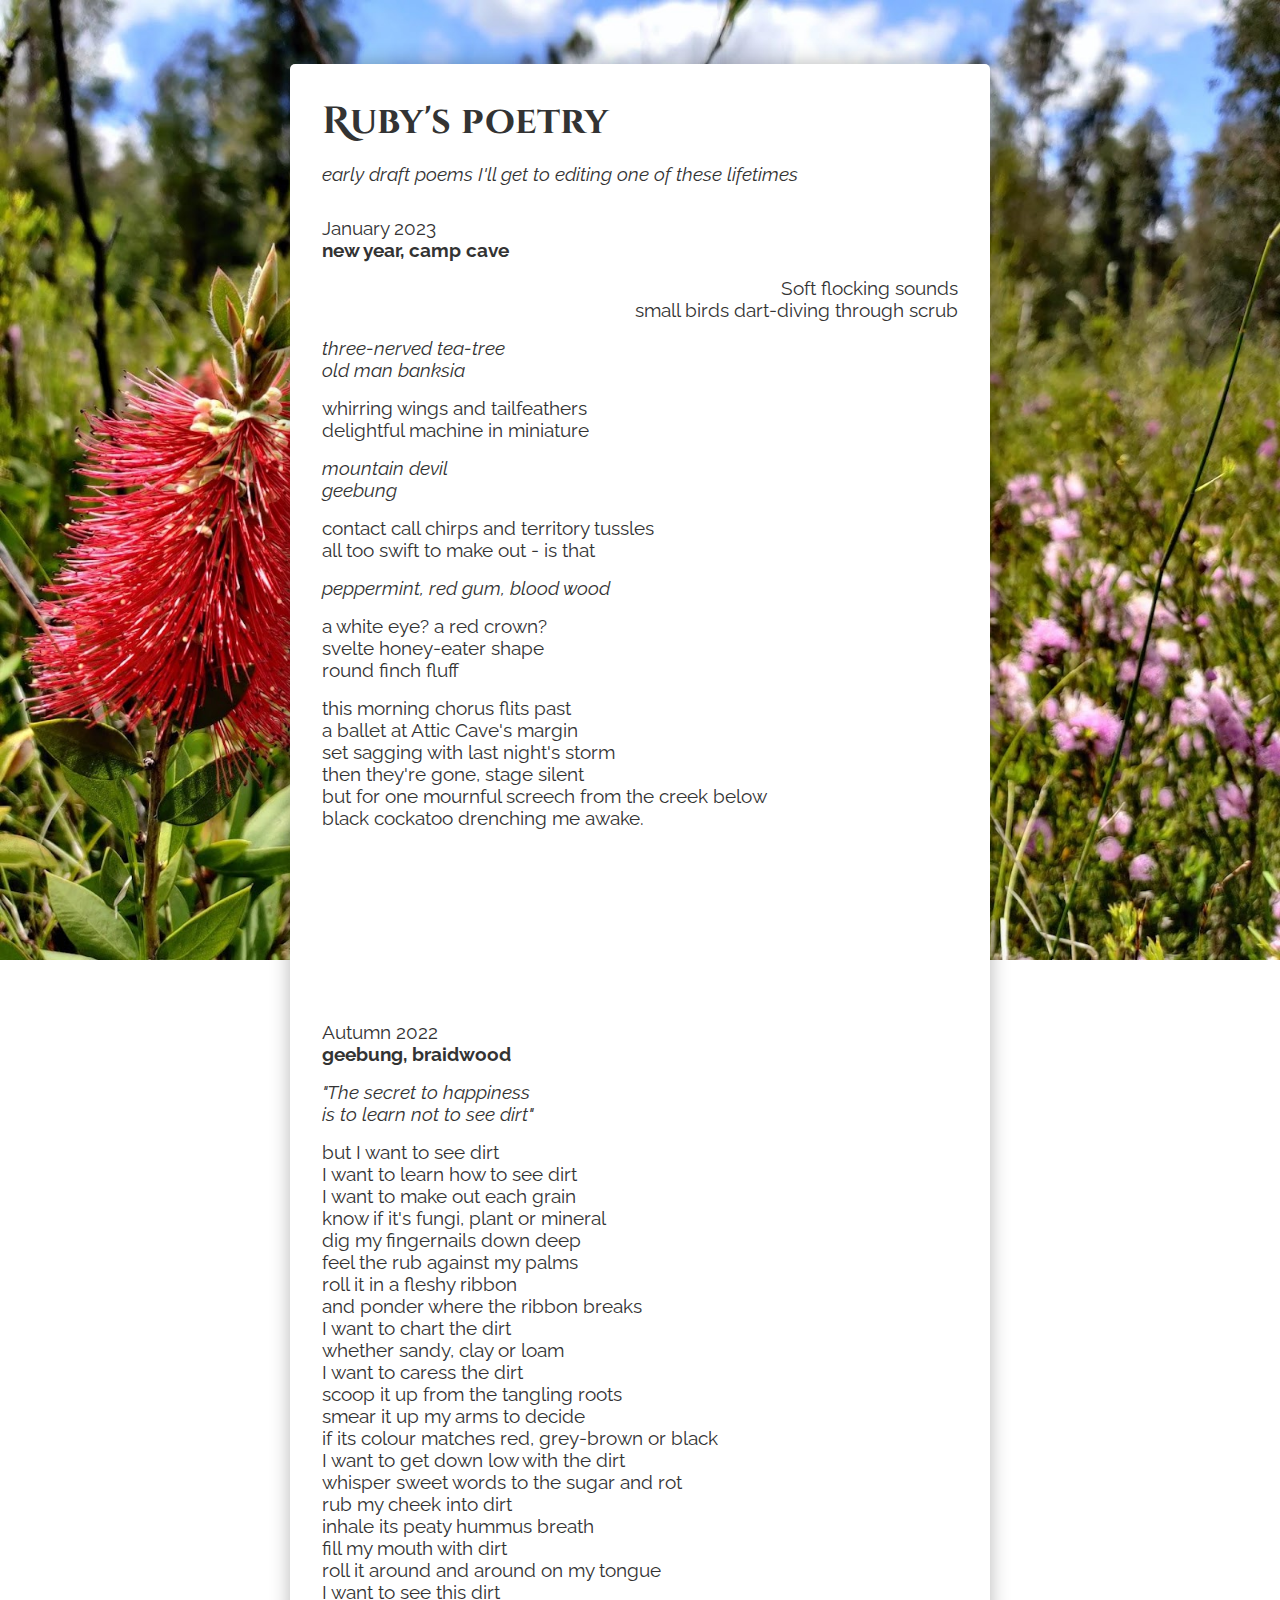
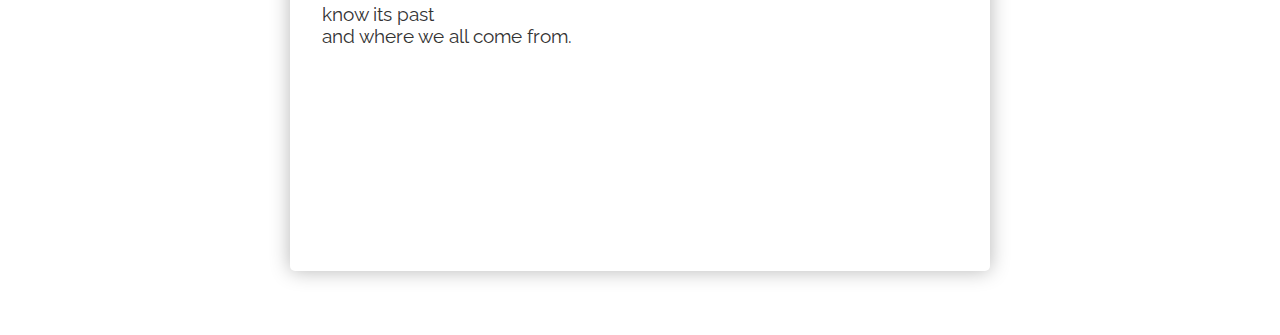
==== poetry/index.html @ 7ff05915 "adding poetry section to website" ====
<!DOCTYPE html>
<html lang='en'>
  <head>
    <meta charset='utf-8'>
    <meta content='IE=edge,chrome=1' http-equiv='X-UA-Compatible'>
    <meta content='width=device-width, initial-scale=1.0' name='viewport'>
    <meta content='#ffffff' name='theme-color'>
    <link href="../site.css" rel="stylesheet" />
    <title>Ruby's poetry</title>

    <link rel="preconnect" href="https://fonts.googleapis.com">
    <link rel="preconnect" href="https://fonts.gstatic.com" crossorigin>
    <link href="https://fonts.googleapis.com/css2?family=Cinzel&family=Cinzel+Decorative&family=Raleway&family=Raleway:wght@700&display=swap" rel="stylesheet">
    <link href="https://fonts.googleapis.com/css2?family=Cinzel+Decorative:wght@700&family=Cinzel:wght@700&family=Raleway&display=swap" rel="stylesheet"> 
    
    <link rel="apple-touch-icon" sizes="180x180" href="/apple-touch-icon.png">
    <link rel="icon" type="image/png" sizes="32x32" href="/favicon-32x32.png">
    <link rel="icon" type="image/png" sizes="16x16" href="/favicon-16x16.png">
    <link rel="manifest" href="/site.webmanifest">
    <link rel="mask-icon" href="/safari-pinned-tab.svg" color="#5bbad5">
    <meta name="msapplication-TileColor" content="#da532c">
    <meta name="theme-color" content="#ffffff">
  </head>
  <body class=poetry>

    <article>
      <header>
        <h1 class='page-title'>Ruby's poetry</h1>
        <em>early draft poems I'll get to editing one of these lifetimes</em>
      </header>

      <section>

        <p>

        January 2023<br>
        <strong>new year, camp cave</strong><br>
        <p class="text-right">
        Soft flocking sounds<br> 
        small birds dart-diving through scrub<br>
        <p>
        <i>three-nerved tea-tree<br>
        old man banksia</i><br>
        <p>
        whirring wings and tailfeathers<br>
        delightful machine in miniature<br>
        <p>
        <i>mountain devil<br>
        geebung</i><br>
        <p>
        contact call chirps and territory tussles<br>
        all too swift to make out - is that<br>
        <p>
        <i>peppermint, red gum, blood wood</i><br>
        <p>
        a white eye? a red crown?<br>
        svelte honey-eater shape<br>
        round finch fluff<br>
        <p>
        this morning chorus flits past<br>
        a ballet at Attic Cave's margin<br>
        set sagging with last night's storm<br>
        then they're gone, stage silent<br>
        but for one mournful screech from the creek below<br>
        black cockatoo drenching me awake.<br>
        
        <p>

      </section>
      
      <section>

        <p>

        Autumn 2022<br>
        <strong>geebung, braidwood</strong><br>
        <p>
        <i>"The secret to happiness<br>
        is to learn not to see dirt"</i><br>
        <p>
        but I want to see dirt<br>
        I want to learn how to see dirt<br>
        I want to make out each grain<br>
        know if it's fungi, plant or mineral<br>
        dig my fingernails down deep<br>
        feel the rub against my palms<br>
        roll it in a fleshy ribbon<br>
        and ponder where the ribbon breaks<br>
        I want to chart the dirt<br>
        whether sandy, clay or loam<br>
        I want to caress the dirt<br>
        scoop it up from the tangling roots<br>
        smear it up my arms to decide<br>
        if its colour matches red, grey-brown or black<br>
        I want to get down low with the dirt<br>
        whisper sweet words to the sugar and rot<br>
        rub my cheek into dirt<br>
        inhale its peaty hummus breath<br>
        fill my mouth with dirt<br>
        roll it around and around on my tongue<br>
        I want to see this dirt<br>
        know its past<br>
        and where we all come from.<br>
        
        
        <p>

      </section>
    </article>

  </body>
</html>
---- site.css ----
* {
  box-sizing: border-box;
}
  
html {
  font-family: Raleway, sans-serif;
}

html, body {
  min-height: 100%;
  margin: 0;
}

body.main {
  color: #333333;
  background-color: white;
  background-image: url(img/bg.jpg);
  background-repeat: no-repeat;
  background-size: cover;
  padding-top: 4rem;
  padding-bottom: 4rem;
}

body.poetry {
  color: #333333;
  background-color: white;
  background-image: url(img/bg.jpg);
  background-repeat: no-repeat;
  background-size: cover;
  background-attachment: fixed;
  padding-top: 4rem;
  padding-bottom: 4rem;
}

p, ol, ul, dl, menu {
  margin-top: 0;
  margin-bottom: 1rem;
}

th, td {
  text-align: left;
  vertical-align: top;
}
th {
  padding-right: 1rem;
}

a {
  text-decoration: none;
  color: #bb0a10;
}
a:hover {
  text-decoration: underline;
}

h1, h2, h3, h4 {
  margin-top: 0;
  margin-bottom: 1rem;
  font-family: Cinzel;
  font-weight: 700;
}

h1::first-letter {
  font-family: 'Cinzel Decorative';
}

header {
  margin-bottom: 2rem;
}

.main article {
  padding: 2rem;
  font-size: 1.2rem;
  background-color: white;
  box-shadow: 0 0 20px #0000004a;
  max-width: 700px;
  margin-left: auto;
  margin-right: auto;
}

.poetry article {
  padding: 2rem;
  font-size: 1.2rem;
  background-color: white;
  box-shadow: 0 0 20px #0000004a;
  max-width: 700px;
  margin-left: auto;
  margin-right: auto;
}

.about-me {
  margin-bottom: 2rem;
}

.poetry section {
  margin-bottom: 12rem;
}

.text-right {
  text-align: right;
}

@media (min-width: 700px) {
  article {
    border-radius: 5px;
  }
}

@media (min-width: 1000px) {
  .main article {
    margin-right: 100px;
  }
}
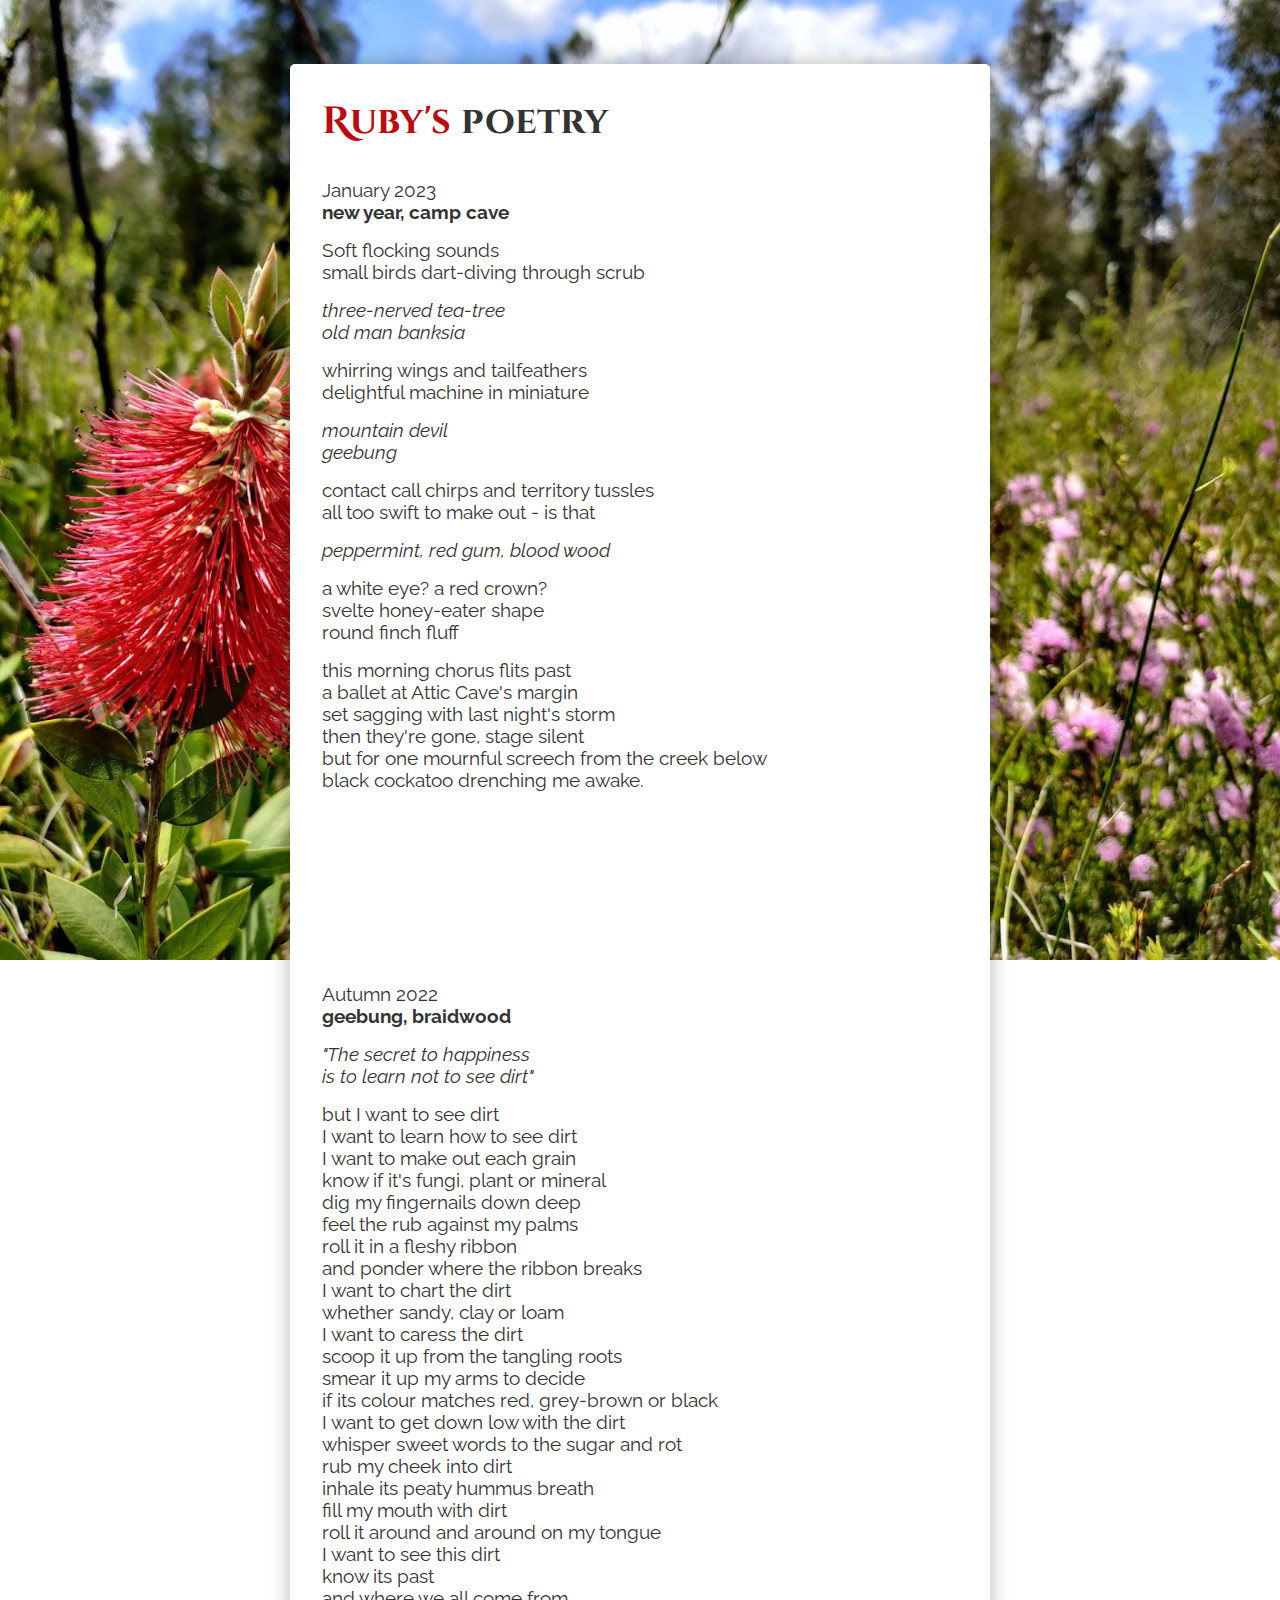
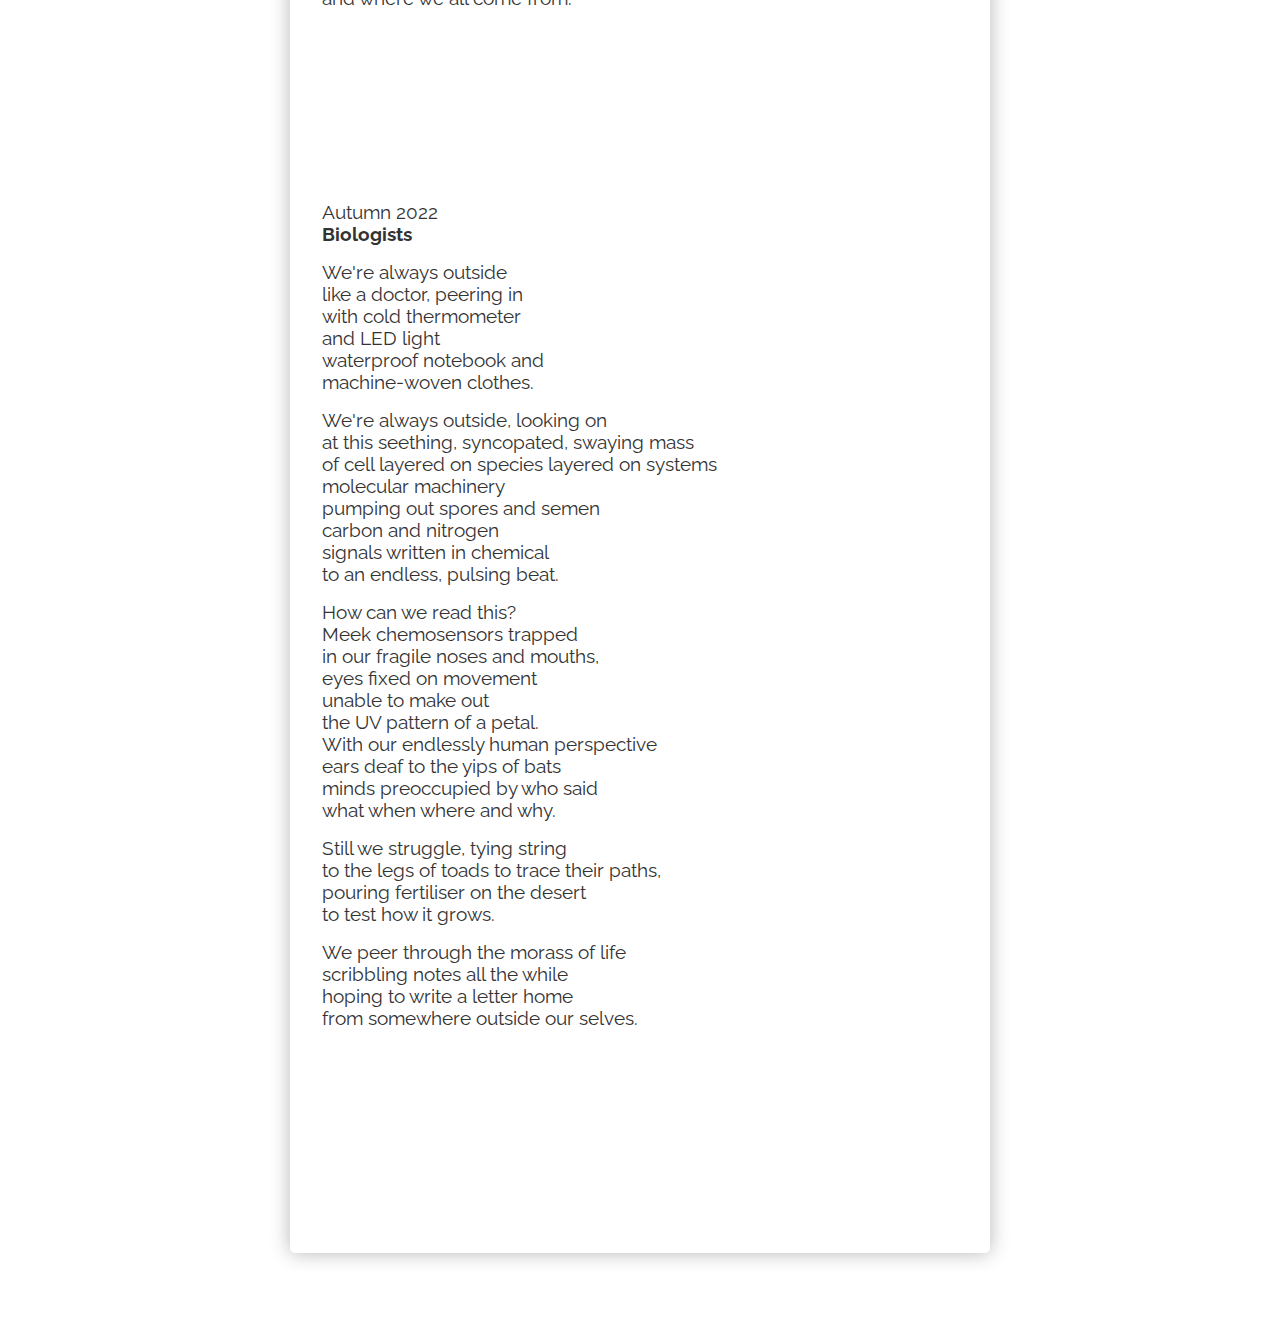
==== commit e92f9c82: "adding links" ====
--- a/poetry/index.html
+++ b/poetry/index.html
@@ -25,8 +25,8 @@
 
     <article>
       <header>
-        <h1 class='page-title'>Ruby's poetry</h1>
-        <em>early draft poems I'll get to editing one of these lifetimes</em>
+        <h1 class='page-title'><a href="https://rubyestephens.com/">Ruby's</a> poetry</h1>
+        <em></em>
       </header>
 
       <section>
@@ -35,7 +35,7 @@
 
         January 2023<br>
         <strong>new year, camp cave</strong><br>
-        <p class="text-right">
+        <p>
         Soft flocking sounds<br> 
         small birds dart-diving through scrub<br>
         <p>
@@ -102,6 +102,53 @@
         know its past<br>
         and where we all come from.<br>
         
+        <p>
+
+      </section>
+      
+      <section>
+
+        <p>
+
+        Autumn 2022<br>
+        <strong>Biologists</strong><br>
+        <p>
+        We're always outside<br>
+        like a doctor, peering in<br>
+        with cold thermometer<br>
+        and LED light<br>
+        waterproof notebook and<br>
+        machine-woven clothes.<br>
+        <p>
+        We're always outside, looking on<br>
+        at this seething, syncopated, swaying mass<br>
+        of cell layered on species layered on systems<br>
+        molecular machinery<br>
+        pumping out spores and semen<br>
+        carbon and nitrogen<br>
+        signals written in chemical<br>
+        to an endless, pulsing beat.<br>
+        <p>
+        How can we read this?<br>
+        Meek chemosensors trapped<br>
+        in our fragile noses and mouths,<br>
+        eyes fixed on movement<br>
+        unable to make out<br>
+        the UV pattern of a petal.<br>
+        With our endlessly human perspective<br>
+        ears deaf to the yips of bats<br>
+        minds preoccupied by who said<br>
+        what when where and why.<br>
+        <p>
+        Still we struggle, tying string<br>
+        to the legs of toads to trace their paths,<br>
+        pouring fertiliser on the desert<br>
+        to test how it grows.<br>
+        <p>
+        We peer through the morass of life<br>
+        scribbling notes all the while<br>
+        hoping to write a letter home<br>
+        from somewhere outside our selves.<br>
         
         <p>
 
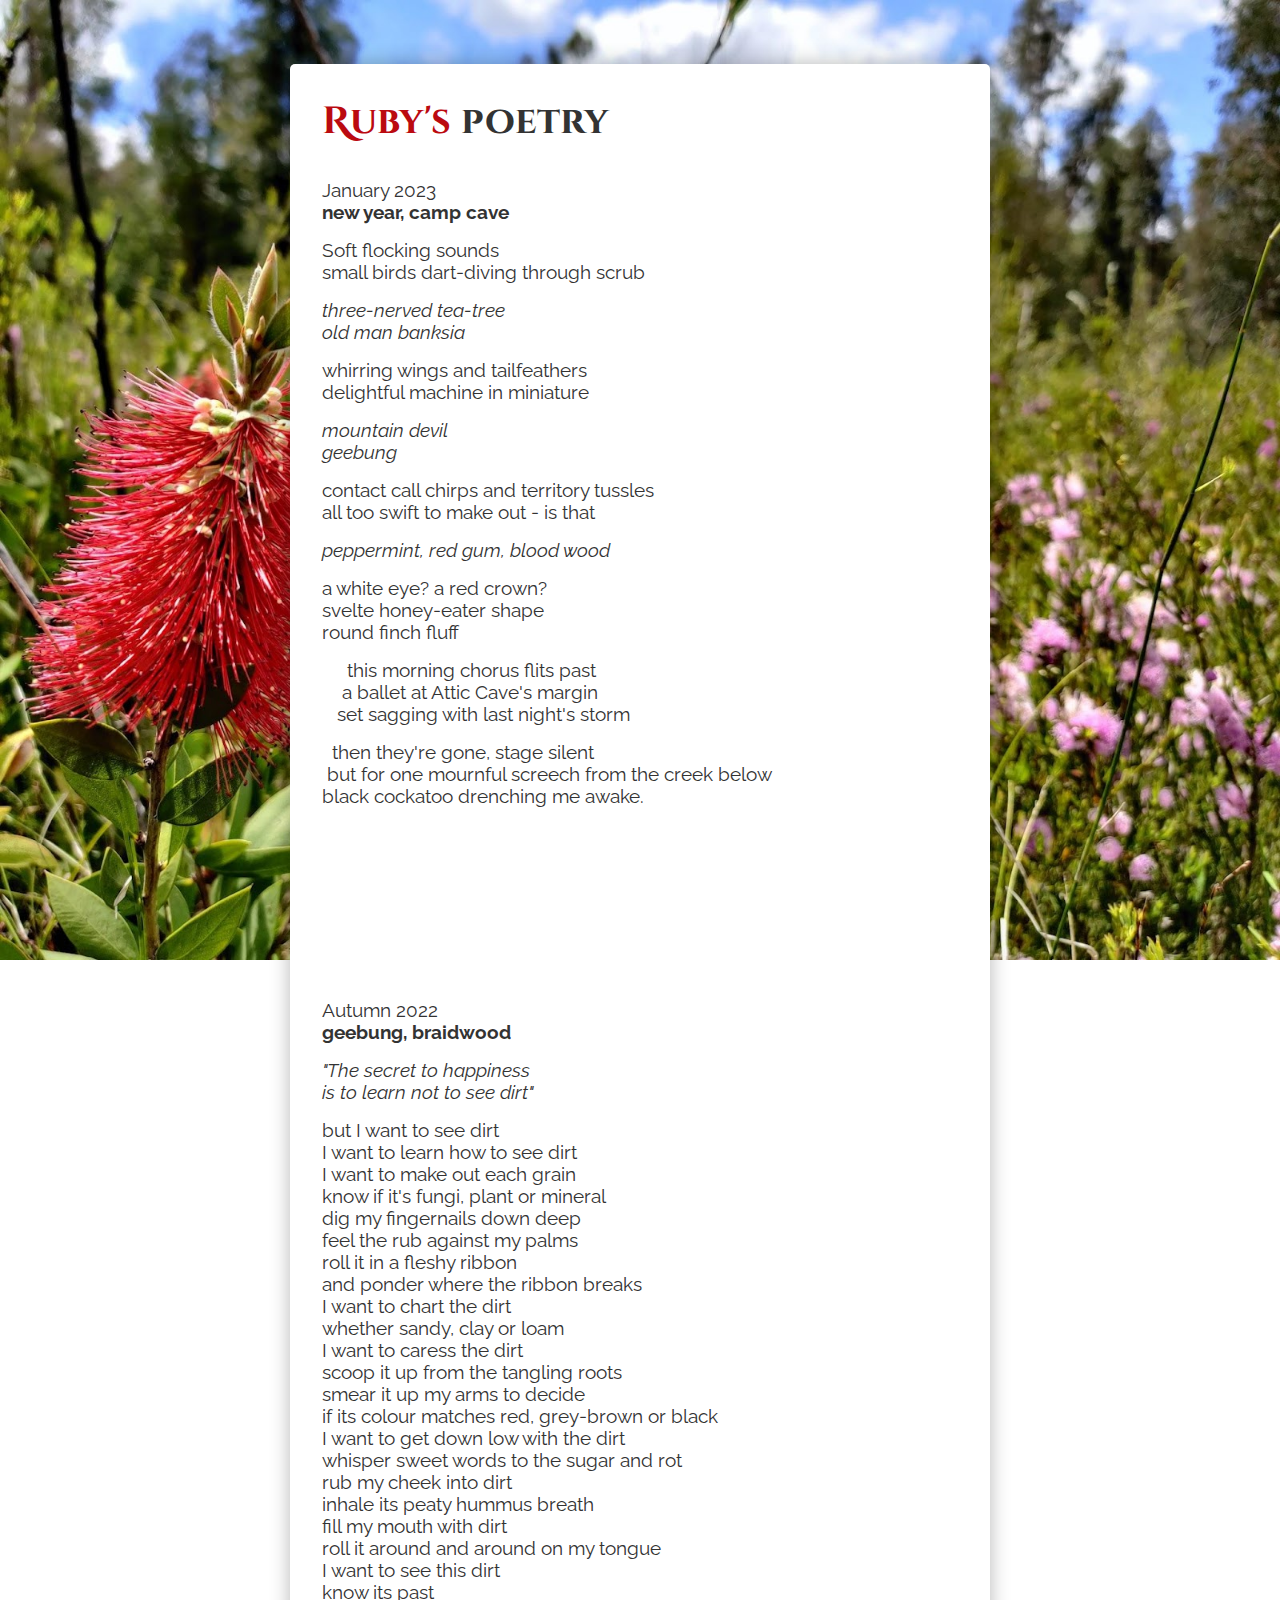
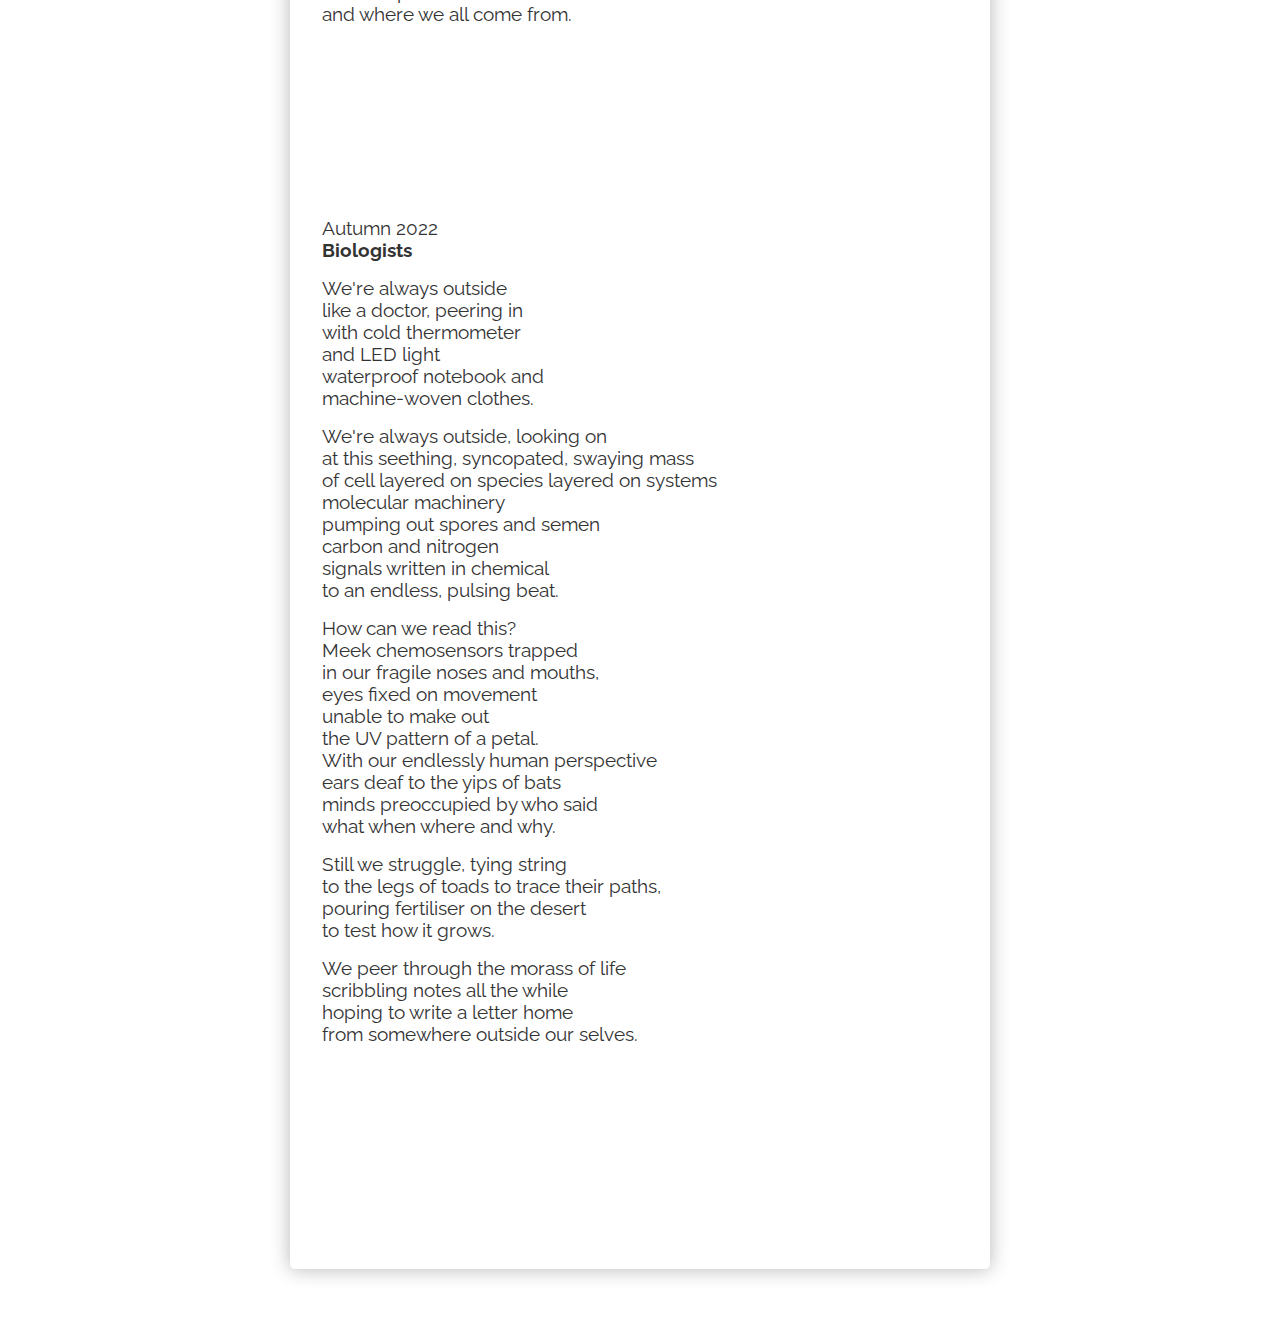
==== commit 8b49aaf0: "poetry formatting with non-breaking spaces" ====
--- a/poetry/index.html
+++ b/poetry/index.html
@@ -57,11 +57,12 @@
         svelte honey-eater shape<br>
         round finch fluff<br>
         <p>
-        this morning chorus flits past<br>
-        a ballet at Attic Cave's margin<br>
-        set sagging with last night's storm<br>
-        then they're gone, stage silent<br>
-        but for one mournful screech from the creek below<br>
+        &nbsp;&nbsp;&nbsp;&nbsp;&nbsp;this morning chorus flits past<br>
+        &nbsp;&nbsp;&nbsp;&nbsp;a ballet at Attic Cave's margin<br>
+        &nbsp;&nbsp;&nbsp;set sagging with last night's storm<br>
+                      <p>
+        &nbsp;&nbsp;then they're gone, stage silent<br>
+        &nbsp;but for one mournful screech from the creek below<br>
         black cockatoo drenching me awake.<br>
         
         <p>
